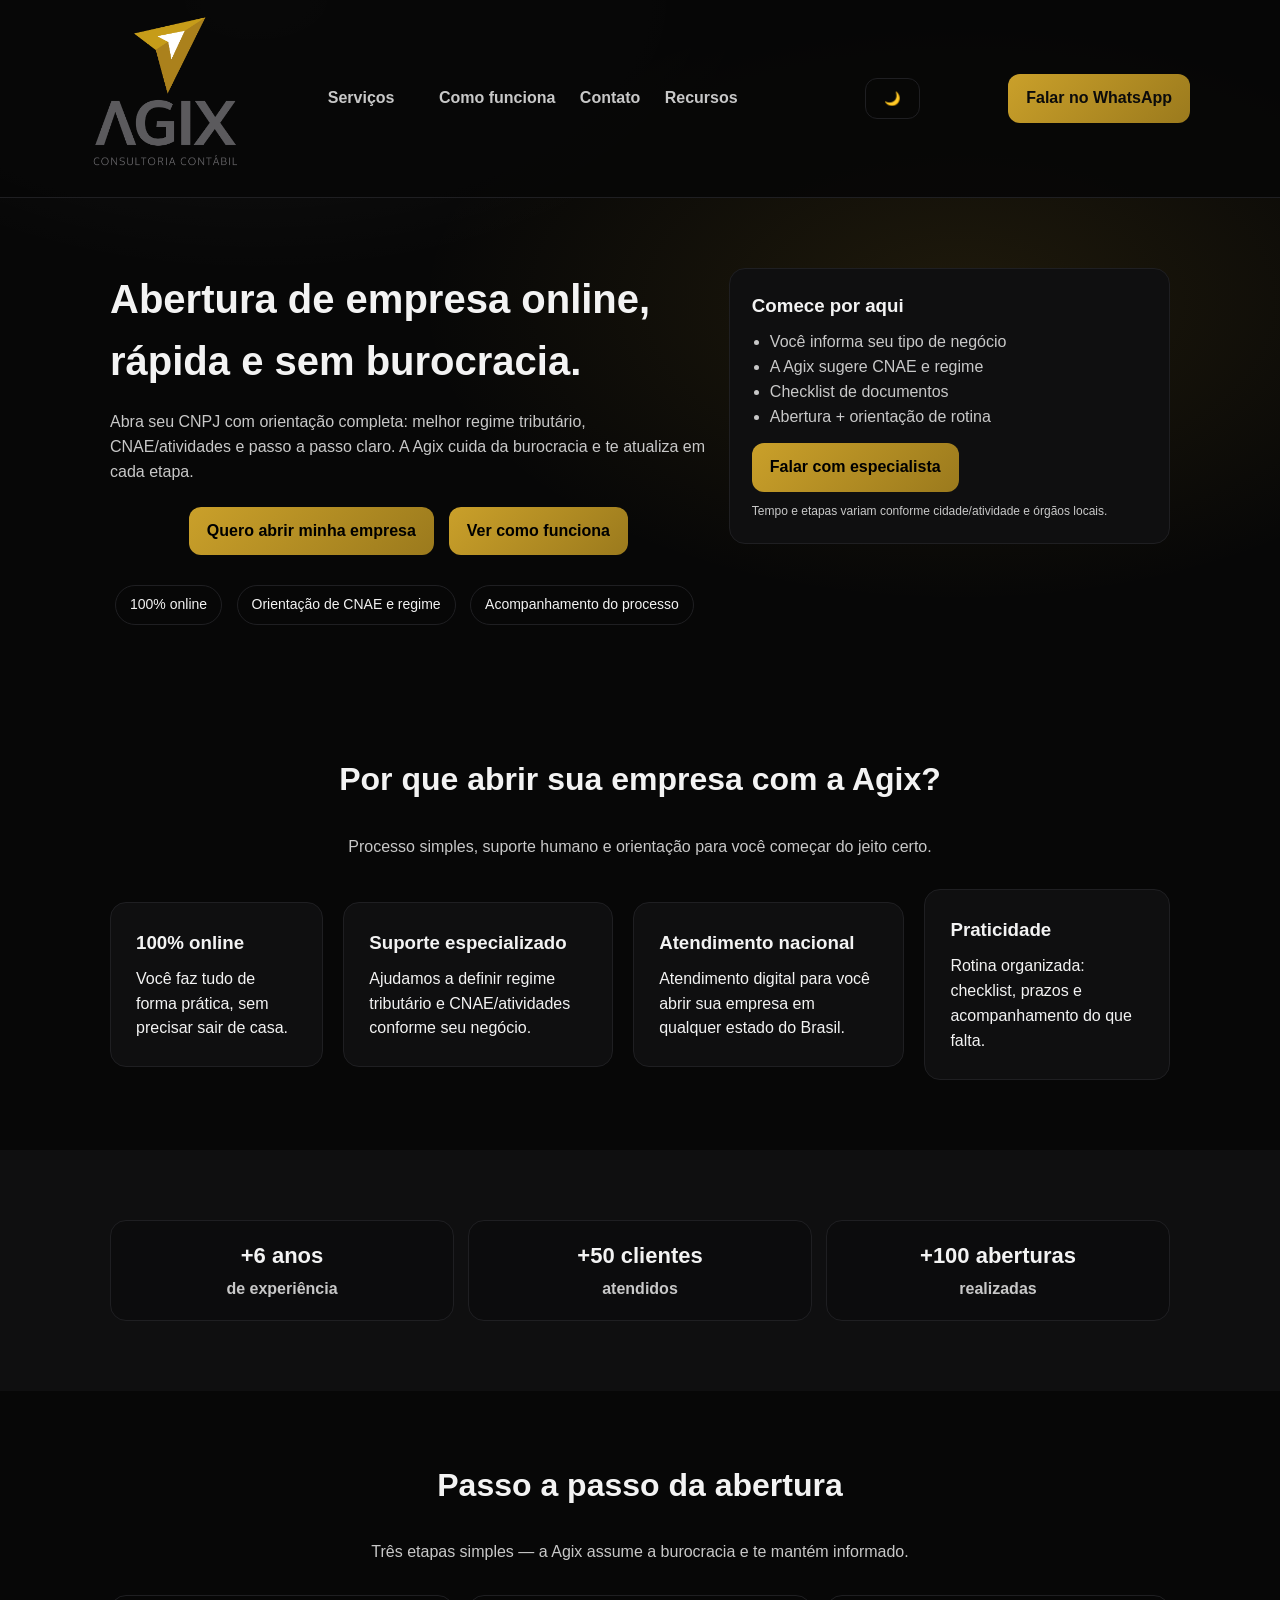
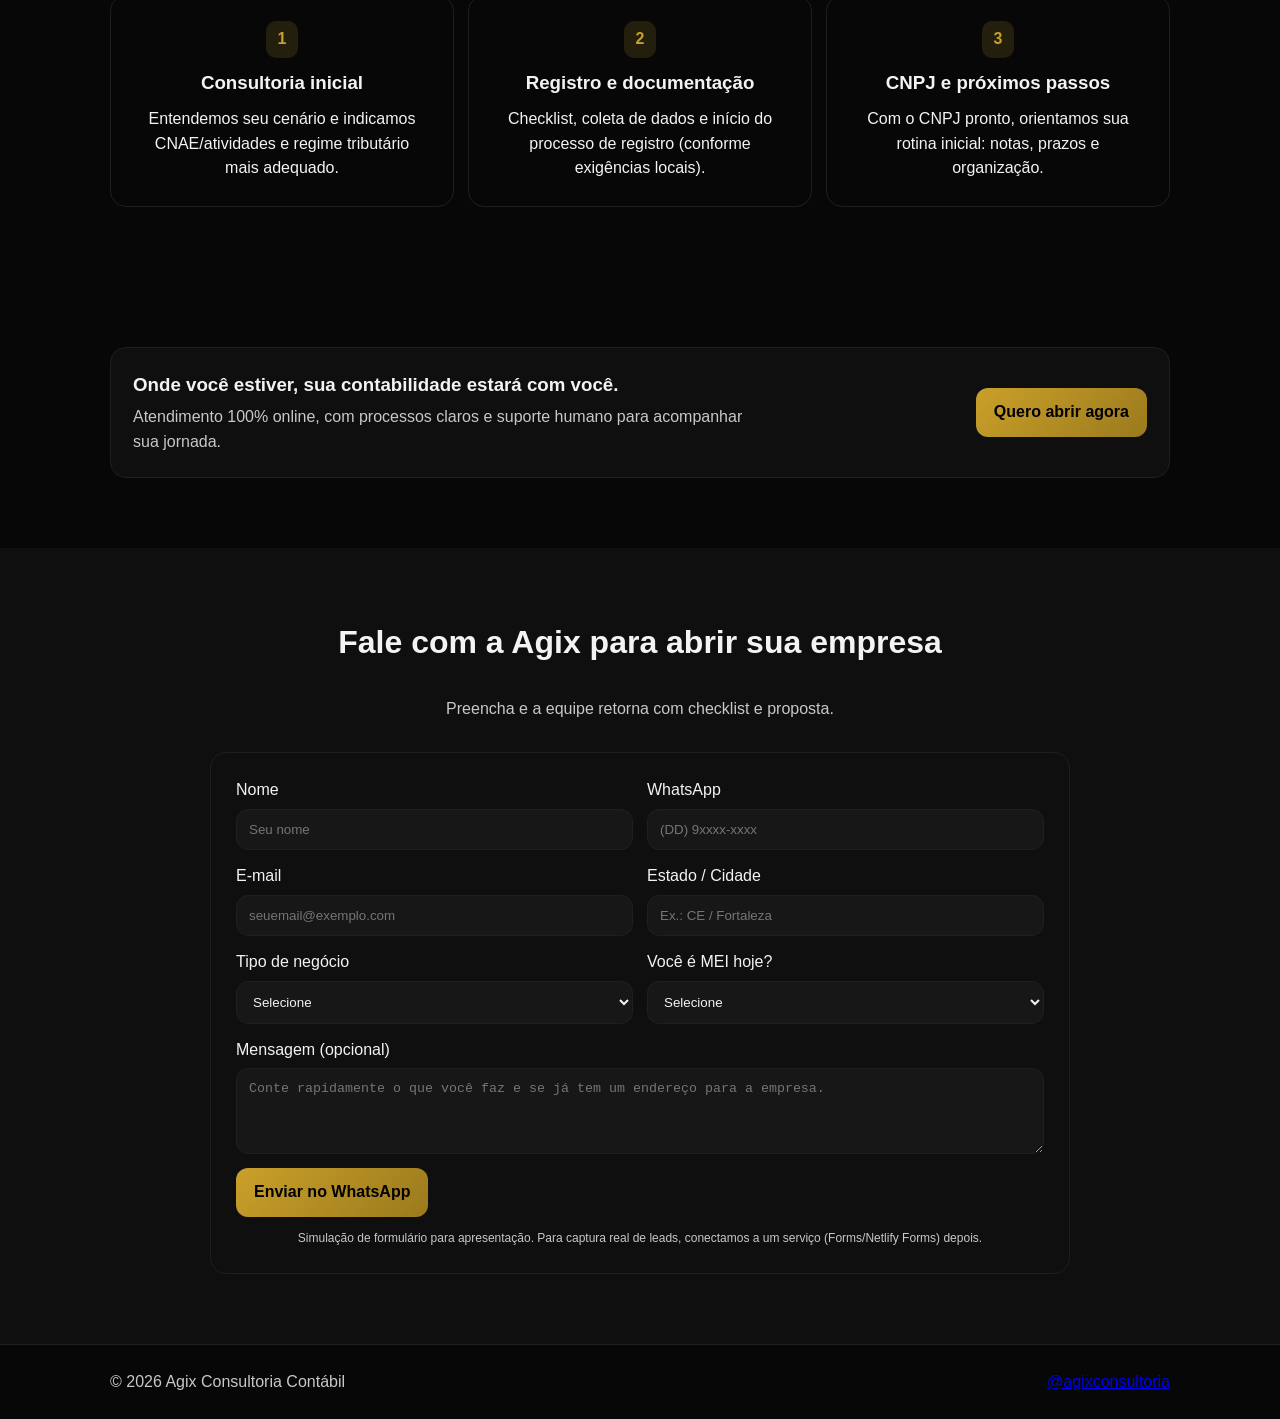
==== abrir-empresa.html @ efadfe0a "commit 2" ====
<!DOCTYPE html>
<html lang="pt-br">

<head>
    <meta charset="UTF-8" />
    <meta name="viewport" content="width=device-width, initial-scale=1.0" />
    <title>Abrir Empresa — Agix Consultoria Contábil</title>
    <meta name="description"
        content="Abra sua empresa com a Agix: 100% online, orientação de regime/CNAE e acompanhamento do processo até o CNPJ." />

    <link rel="stylesheet" href="style.css" />
    <link rel="stylesheet" href="abrir-empresa.css" />

    <script>
        // Apply theme immediately to prevent flickering
        const currentTheme = localStorage.getItem('theme') || 'dark';
        if (currentTheme === 'light') {
            document.body.classList.add('light-mode');
        }
    </script>
</head>

<body>
    <header class="header">
        <div class="container header-content">
            <a href="index.html" class="brand">
                <img src="/assets/logo.png" alt="Agix Consultoria Contábil" class="logo">
            </a>
            <nav class="nav">
                <div class="dropdown">
                    <a href="#" class="dropbtn">Serviços</a>
                    <div class="dropdown-content">
                        <a href="abrir-empresa.html">Abrir empresa</a>
                    </div>
                </div>
                <a href="#como-funciona">Como funciona</a>
                <a href="#contato">Contato</a>
                <div class="dropdown">
                    <a href="#" class="dropbtn">Recursos</a>
                    <div class="dropdown-content">
                        <a href="calculator.html">Calculadora CLT x PJ</a>
                    </div>
                </div>
            </nav>

            <button id="theme-toggle" type="button" class="btn theme-toggle-btn" aria-label="Alternar tema">🌙</button>

            <a class="btn btn-primary" href="https://wa.me/55SEUNUMEROAQUI" target="_blank">
                Falar no WhatsApp
            </a>
        </div>
    </header>

    <!-- HERO -->
    <section class="hero hero-abrir">
        <div class="container hero-split">
            <div>
                <h1>Abertura de empresa online, rápida e sem burocracia.</h1>
                <p>
                    Abra seu CNPJ com orientação completa: melhor regime tributário, CNAE/atividades e passo a passo
                    claro.
                    A Agix cuida da burocracia e te atualiza em cada etapa.
                </p>

                <div class="hero-buttons">
                    <a class="btn btn-primary" href="#form-lead">Quero abrir minha empresa</a>
                    <a class="btn btn-secondary" href="#como-funciona">Ver como funciona</a>
                </div>

                <div class="hero-tags">
                    <span>100% online</span>
                    <span>Orientação de CNAE e regime</span>
                    <span>Acompanhamento do processo</span>
                </div>
            </div>

            <aside class="hero-box">
                <h3>Comece por aqui</h3>
                <ul>
                    <li>Você informa seu tipo de negócio</li>
                    <li>A Agix sugere CNAE e regime</li>
                    <li>Checklist de documentos</li>
                    <li>Abertura + orientação de rotina</li>
                </ul>
                <a class="btn btn-primary btn-block"
                    href="https://wa.me/55SEUNUMEROAQUI?text=Oi!%20Quero%20abrir%20minha%20empresa%20com%20a%20Agix."
                    target="_blank" rel="noreferrer">
                    Falar com especialista
                </a>
                <small class="mini-note">Tempo e etapas variam conforme cidade/atividade e órgãos locais.</small>
            </aside>
        </div>
    </section>

    <!-- BENEFÍCIOS -->
    <section class="section">
        <div class="container">
            <h2>Por que abrir sua empresa com a Agix?</h2>
            <p class="section-sub">Processo simples, suporte humano e orientação para você começar do jeito certo.</p>

            <div class="grid">
                <div class="card">
                    <h3>100% online</h3>
                    <p>Você faz tudo de forma prática, sem precisar sair de casa.</p>
                </div>
                <div class="card">
                    <h3>Suporte especializado</h3>
                    <p>Ajudamos a definir regime tributário e CNAE/atividades conforme seu negócio.</p>
                </div>
                <div class="card">
                    <h3>Atendimento nacional</h3>
                    <p>Atendimento digital para você abrir sua empresa em qualquer estado do Brasil.</p>
                </div>
                <div class="card">
                    <h3>Praticidade</h3>
                    <p>Rotina organizada: checklist, prazos e acompanhamento do que falta.</p>
                </div>
            </div>
        </div>
    </section>

    <!-- NÚMEROS (placeholders) -->
    <section class="section section-dark">
        <div class="container">
            <div class="stats">
                <div class="stat">
                    <b>+6 anos</b>
                    <span>de experiência</span>
                </div>
                <div class="stat">
                    <b>+50 clientes</b>
                    <span>atendidos</span>
                </div>
                <div class="stat">
                    <b>+100 aberturas</b>
                    <span>realizadas</span>
                </div>
            </div>
        </div>
    </section>

    <!-- COMO FUNCIONA (1–2–3) -->
    <section id="como-funciona" class="section">
        <div class="container">
            <h2>Passo a passo da abertura</h2>
            <p class="section-sub">Três etapas simples — a Agix assume a burocracia e te mantém informado.</p>

            <div class="steps">
                <div class="step card">
                    <span class="step-num">1</span>
                    <h3>Consultoria inicial</h3>
                    <p>Entendemos seu cenário e indicamos CNAE/atividades e regime tributário mais adequado.</p>
                </div>

                <div class="step card">
                    <span class="step-num">2</span>
                    <h3>Registro e documentação</h3>
                    <p>Checklist, coleta de dados e início do processo de registro (conforme exigências locais).</p>
                </div>

                <div class="step card">
                    <span class="step-num">3</span>
                    <h3>CNPJ e próximos passos</h3>
                    <p>Com o CNPJ pronto, orientamos sua rotina inicial: notas, prazos e organização.</p>
                </div>
            </div>
        </div>
    </section>

    <!-- BANNER “onde você estiver…” -->
    <section class="section">
        <div class="container">
            <div class="banner">
                <div>
                    <h3>Onde você estiver, sua contabilidade estará com você.</h3>
                    <p>Atendimento 100% online, com processos claros e suporte humano para acompanhar sua jornada.</p>
                </div>
                <a class="btn btn-primary" href="#form-lead">Quero abrir agora</a>
            </div>
        </div>
    </section>

    <!-- FORM / LEAD (simples) -->
    <section id="form-lead" class="section section-dark">
        <div class="container">
            <h2>Fale com a Agix para abrir sua empresa</h2>
            <p class="section-sub">Preencha e a equipe retorna com checklist e proposta.</p>

            <form class="lead-form card" onsubmit="return false;">
                <div class="two-col">
                    <div class="field">
                        <label>Nome</label>
                        <input type="text" placeholder="Seu nome" />
                    </div>
                    <div class="field">
                        <label>WhatsApp</label>
                        <input type="text" placeholder="(DD) 9xxxx-xxxx" />
                    </div>
                </div>

                <div class="two-col">
                    <div class="field">
                        <label>E-mail</label>
                        <input type="email" placeholder="seuemail@exemplo.com" />
                    </div>
                    <div class="field">
                        <label>Estado / Cidade</label>
                        <input type="text" placeholder="Ex.: CE / Fortaleza" />
                    </div>
                </div>

                <div class="two-col">
                    <div class="field">
                        <label>Tipo de negócio</label>
                        <select>
                            <option value="">Selecione</option>
                            <option>Prestação de serviço</option>
                            <option>Comércio</option>
                            <option>Comércio e serviço</option>
                            <option>Profissional liberal</option>
                            <option>Outro</option>
                        </select>
                    </div>
                    <div class="field">
                        <label>Você é MEI hoje?</label>
                        <select>
                            <option value="">Selecione</option>
                            <option>Sim</option>
                            <option>Não</option>
                        </select>
                    </div>
                </div>

                <div class="field">
                    <label>Mensagem (opcional)</label>
                    <textarea rows="4"
                        placeholder="Conte rapidamente o que você faz e se já tem um endereço para a empresa."></textarea>
                </div>

                <!-- Para MVP: botão leva pro WhatsApp (sem backend) -->
                <a class="btn btn-primary btn-block"
                    href="https://wa.me/55SEUNUMEROAQUI?text=Oi!%20Quero%20abrir%20minha%20empresa%20com%20a%20Agix.%20Meu%20neg%C3%B3cio%20%C3%A9%20..."
                    target="_blank" rel="noreferrer">
                    Enviar no WhatsApp
                </a>

                <p class="fine-print">
                    Simulação de formulário para apresentação. Para captura real de leads, conectamos a um serviço
                    (Forms/Netlify Forms) depois.
                </p>
            </form>
        </div>
    </section>

    <footer class="footer">
        <div class="container footer-row">
            <p>© <span id="year"></span> Agix Consultoria Contábil</p>
            <a href="https://www.instagram.com/agixconsultoria/" target="_blank" rel="noreferrer">@agixconsultoria</a>
        </div>
    </footer>

    <script>
        document.getElementById("year").textContent = new Date().getFullYear();
    </script>

    <script>
        const themeToggle = document.getElementById('theme-toggle');
        const body = document.body;

        if (themeToggle) {
            // Set initial button text based on current theme
            const currentTheme = localStorage.getItem('theme') || 'dark';
            themeToggle.textContent = currentTheme === 'light' ? '☀️' : '🌙';

            // Toggle theme on button click
            themeToggle.addEventListener('click', () => {
                themeToggle.textContent = 'clicked';
                const isLight = body.classList.contains('light-mode');
                if (isLight) {
                    body.classList.remove('light-mode');
                    themeToggle.textContent = '🌙';
                    localStorage.setItem('theme', 'dark');
                } else {
                    body.classList.add('light-mode');
                    themeToggle.textContent = '☀️';
                    localStorage.setItem('theme', 'light');
                }
            });
        }
    </script>
</body>

</html>
---- style.css ----
:root {
    --bg: #070707;
    --surface: #0f0f10;
    --border: #1f1f22;
    --text: #f3f3f3;
    --muted: #a7a7a7;
    --gold: #caa02a;
    --gold-dark: #9b7a1d;
}

/* Light mode */
body.light-mode {
    --bg: #f8f9fa;
    --surface: #ffffff;
    --border: #e9ecef;
    --text: #212529;
    --muted: #6c757d;
    --gold: #caa02a;
    --gold-dark: #9b7a1d;
}

body.light-mode .header {
    background: rgba(255, 255, 255, 0.9);
}

* {
    margin: 0;
    padding: 0;
    box-sizing: border-box;
}

body {
    font-family: Arial, Helvetica, sans-serif;
    background: var(--bg);
    color: var(--text);
    line-height: 1.6;
}

.offset {
    scroll-margin-top: 130px;
}

.container {
    max-width: 1100px;
    margin: 0 auto;
    padding: 0 20px;
}

/* HEADER */
.header {
    position: sticky;
    top: 0;
    background: rgba(7, 7, 7, 0.9);
    border-bottom: 1px solid var(--border);
}

.header-content {
    display: flex;
    align-items: center;
    justify-content: space-between;
    padding: 15px 0;
}

.logo {
    width: 150px;
}

.nav a {
    margin-right: 20px;
    color: var(--muted);
    text-decoration: none;
    font-weight: 600;
}

.nav a:hover {
    color: var(--text);
}

/* DROPDOWN */
.dropdown {
    position: relative;
    display: inline-block;
    margin-right: 20px;
}

.dropbtn {
    color: var(--muted);
    text-decoration: none;
    font-weight: 600;
    cursor: pointer;
}

.dropbtn:hover {
    color: var(--text);
}

.dropdown-content {
    display: none;
    position: absolute;
    background-color: var(--surface);
    min-width: 250px;
    box-shadow: 0px 8px 16px 0px rgba(0, 0, 0, 0.2);
    z-index: 1;
    border: 1px solid var(--border);
    border-radius: 8px;
    opacity: 0;
    transform: translateY(-10px);
    transition: opacity 0.3s ease, transform 0.3s ease;
}

.dropdown-content a {
    color: var(--text);
    padding: 14px 18px;
    text-decoration: none;
    display: block;
    font-weight: 500;
    font-size: 14px;
}

.dropdown-content a:hover {
    background-color: var(--bg);
}

.dropdown:hover .dropdown-content {
    display: block;
    opacity: 1;
    transform: translateY(0);
}

/* BOTÕES */
.btn {
    padding: 12px 18px;
    border-radius: 12px;
    text-decoration: none;
    font-weight: bold;
    display: inline-block;
}

.btn-primary {
    background: linear-gradient(135deg, var(--gold), var(--gold-dark));
    color: #000;
}

.btn-primary:hover {
    opacity: 0.9;
    transition: background 0.3s ease, opacity 0.3s ease, transform 0.3s ease;
    transform: scale(1.05);
}

.btn-secondary {
    background: linear-gradient(135deg, var(--gold), var(--gold-dark));
    color: #000;
}

.btn-secondary:hover {
    opacity: 0.9;
    transition: background 0.3s ease, opacity 0.3s ease, transform 0.3s ease;
    transform: scale(1.05);
}

.theme-toggle-btn {
    border: 1px solid var(--border);
    background: rgba(255, 255, 255, .03);
    color: var(--text);
    transition: all 0.3s ease;
    cursor: pointer;
    position: relative;
    z-index: 11;
}

.theme-toggle-btn:hover {
    background: rgba(255, 255, 255, .05);
    transform: translateY(-2px);
    box-shadow: 0 4px 12px rgba(202, 160, 42, 0.2);
}

/* HERO */
.hero {
    padding: 80px 0 60px;
    text-align: center;
}

.hero h1 {
    font-size: 42px;
    margin-bottom: 20px;
}

.hero p {
    max-width: 700px;
    margin: 0 auto 30px;
}

.hero-buttons {
    display: flex;
    justify-content: center;
    gap: 15px;
    margin-bottom: 25px;
}

.hero-tags span {
    display: inline-block;
    border: 1px solid var(--border);
    padding: 8px 14px;
    border-radius: 999px;
    margin: 5px;
}

/* SEÇÕES */
.section {
    padding: 70px 0;
}

.section-dark {
    background: var(--surface);
}

.section h2 {
    text-align: center;
    font-size: 32px;
    margin-bottom: 40px;
}

/* GRID */
.grid {
    display: grid;
    grid-template-columns: repeat(auto-fit, minmax(260px, 1fr));
    gap: 20px;
}

.card {
    background: var(--surface);
    border: 1px solid var(--border);
    border-radius: 16px;
    padding: 25px;
}

.card h3 {
    margin-bottom: 10px;
}

/* COMO FUNCIONA */
.steps {
    display: flex;
    justify-content: space-between;
    gap: 20px;
}

.step {
    flex: 1;
    background: var(--bg);
    border: 1px solid var(--border);
    border-radius: 16px;
    padding: 25px;
}

.step span {
    display: inline-block;
    background: rgba(202, 160, 42, 0.15);
    color: var(--gold);
    border-radius: 10px;
    padding: 6px 12px;
    margin-bottom: 10px;
    font-weight: bold;
}

/* CONTATO */
.contact-info {
    display: grid;
    grid-template-columns: repeat(auto-fit, minmax(260px, 1fr));
    gap: 20px;
}

.contact-item {
    background: var(--surface);
    border: 1px solid var(--border);
    border-radius: 16px;
    padding: 25px;
    text-align: center;
}

.contact-item h3 {
    margin-bottom: 10px;
    color: var(--gold);
}

.contact-item p {
    margin-bottom: 15px;
}

/* CONTATO */
.contact {
    text-align: center;
}

.contact p {
    color: var(--muted);
    margin-bottom: 25px;
}

/* FOOTER */
.footer {
    border-top: 1px solid var(--border);
    padding: 25px 0;
    text-align: center;
    color: var(--muted);
}

/* RESPONSIVO */
@media (max-width: 900px) {
    .header-content {
        flex-direction: column;
        gap: 15px;
    }

    .steps {
        flex-direction: column;
    }

    .hero h1 {
        font-size: 32px;
    }
}
---- abrir-empresa.css ----
/* Complementa o style.css sem quebrar a home */
:root {
    --bg: #070707;
    --surface: #0f0f10;
    --stroke: #1f1f22;
    --text: #f3f3f3;
    --muted: #c8c8c8;
    --gold: #caa02a;
    --gold-dark: #9b7a1d;
    --radius: 18px;
    --shadow: 0 16px 40px rgba(0, 0, 0, .55);
    --max: 1100px;
}

/* Light mode */
body.light-mode {
    --bg: #f8f9fa;
    --surface: #ffffff;
    --stroke: #e9ecef;
    --text: #212529;
    --muted: #6c757d;
    --gold: #caa02a;
    --gold-dark: #9b7a1d;
    --shadow: 0 16px 40px rgba(0, 0, 0, .1);
}

body.light-mode {
    background:
        radial-gradient(900px 500px at 75% 10%, rgba(202, 160, 42, .08), transparent 60%),
        radial-gradient(900px 500px at 20% 0%, rgba(0, 0, 0, .02), transparent 55%),
        var(--bg);
}

body.light-mode .header {
    background: rgba(255, 255, 255, 0.9);
}

body.light-mode input {
    background: rgba(0, 0, 0, .02);
}

* {
    box-sizing: border-box
}

body {
    margin: 0;
    font-family: Arial, Helvetica, sans-serif;
    color: var(--text);
    background:
        radial-gradient(900px 500px at 75% 10%, rgba(202, 160, 42, .12), transparent 60%),
        radial-gradient(900px 500px at 20% 0%, rgba(255, 255, 255, .06), transparent 55%),
        var(--bg);
    line-height: 1.55;
}

.header {
    position: sticky;
    top: 0;
    background: rgba(7, 7, 7, 0.9);
    border-bottom: 1px solid var(--stroke);
}

.header-content {
    display: flex;
    align-items: center;
    justify-content: space-between;
    padding: 14px 0;
    gap: 14px;
}

.header .btn {
    padding: 12px 18px;
    border-radius: 12px;
    text-decoration: none;
    font-weight: bold;
    display: inline-block;
    border: 0;
    background: transparent;
    border: 1px solid var(--stroke);
}

.header .btn-primary {
    border: 0;
    color: #0b0b0b;
    background: linear-gradient(135deg, var(--gold), var(--gold-dark));
}

.header .btn-primary:hover {
    opacity: 0.9;
    transition: background 0.3s ease, opacity 0.3s ease, transform 0.3s ease;
    transform: scale(1.05);
}

.theme-toggle-btn {
    border: 1px solid var(--border);
    background: rgba(255, 255, 255, .03);
    position: relative;
    z-index: 11;
}

.hero-abrir {
    padding: 70px 0 55px;
    text-align: left;
}

.hero-split {
    display: grid;
    grid-template-columns: 1.15fr 0.85fr;
    gap: 22px;
    align-items: start;
}

.hero-abrir h1 {
    font-size: 40px;
    margin-bottom: 18px;
}

.hero-abrir p {
    color: var(--muted);
    max-width: 70ch;
    margin-bottom: 22px;
}

.hero-box {
    background: var(--surface);
    border: 1px solid var(--border);
    border-radius: 16px;
    padding: 22px;
}

.hero-box h3 {
    margin: 0 0 10px;
}

.hero-box ul {
    margin: 0 0 14px;
    padding-left: 18px;
    color: var(--muted);
}

.hero-tags span {
    display: inline-block;
    border: 1px solid var(--border);
    padding: 8px 14px;
    border-radius: 999px;
    margin: 5px;
    font-size: 14px;
}

.grid {
    display: flex;
    align-items: center;
    justify-content: center;
}

.mini-note {
    display: block;
    margin-top: 10px;
    color: var(--muted);
    font-size: 12px;
}

.section-sub {
    text-align: center;
    color: var(--muted);
    margin: -10px auto 30px;
    max-width: 75ch;
}

.stats {
    display: grid;
    grid-template-columns: repeat(3, 1fr);
    gap: 14px;
    text-align: center;
}

.stat {
    background: rgba(0, 0, 0, .22);
    border: 1px solid var(--border);
    border-radius: 16px;
    padding: 18px;
}

.stat b {
    display: block;
    font-size: 22px;
    margin-bottom: 4px;
}

.stat span {
    color: var(--muted);
    font-weight: 600;
}

.stats-note {
    text-align: center;
    color: var(--muted);
    margin-top: 14px;
    font-size: 12px;
}

.steps {
    display: grid;
    grid-template-columns: repeat(3, 1fr);
    gap: 14px;
    text-align: center;
}

.step-num {
    display: inline-block;
    background: rgba(202, 160, 42, 0.15);
    color: var(--gold);
    border-radius: 10px;
    padding: 6px 12px;
    margin-bottom: 10px;
    font-weight: bold;
}

.banner {
    display: flex;
    align-items: center;
    justify-content: space-between;
    gap: 16px;
    background: var(--surface);
    border: 1px solid var(--border);
    border-radius: 16px;
    padding: 22px;
}

.banner h3 {
    margin: 0 0 6px;
}

.banner p {
    margin: 0;
    color: var(--muted);
    max-width: 70ch;
    display: flex;
    align-items: center;
    justify-content: space-between;
}

.lead-form {
    max-width: 860px;
    margin: 0 auto;
}

.field {
    display: flex;
    flex-direction: column;
    gap: 6px;
    margin-bottom: 14px;
}

.field option {
    background: var(--surface);
    color: var(--text);
}

.field input,
.field select,
.field textarea {
    background: rgba(255, 255, 255, .03);
    color: var(--text);
    border: 1px solid var(--border);
    border-radius: 12px;
    padding: 12px;
    outline: none;
}

.field input:focus,
.field select:focus,
.field textarea:focus {
    border-color: rgba(202, 160, 42, .45);
}

.two-col {
    display: grid;
    grid-template-columns: 1fr 1fr;
    gap: 14px;
}

.fine-print {
    color: var(--muted);
    font-size: 12px;
    margin-top: 12px;
    text-align: center;
}

.footer-row {
    display: flex;
    justify-content: space-between;
    align-items: center;
    gap: 12px;
    flex-wrap: wrap;
}

.dropbtn {
    color: var(--muted);
    text-decoration: none;
    font-weight: 600;
    cursor: pointer;
}

.dropbtn:hover {
    color: var(--text);
}

.dropdown-content {
    display: none;
    position: absolute;
    background-color: var(--surface);
    min-width: 250px;
    box-shadow: 0px 8px 16px 0px rgba(0, 0, 0, 0.2);
    z-index: 1;
    border: 1px solid var(--stroke);
    border-radius: 8px;
    opacity: 0;
    transform: translateY(-10px);
    transition: opacity 0.3s ease, transform 0.3s ease;
}

.dropdown-content a {
    color: var(--text);
    padding: 14px 18px;
    text-decoration: none;
    display: block;
    font-weight: 500;
    font-size: 14px;
}

.dropdown-content a:hover {
    background-color: var(--bg);
}

.dropdown:hover .dropdown-content {
    display: block;
    opacity: 1;
    transform: translateY(0);
}

.dropdown {
    position: relative;
    display: inline-block;
    margin-right: 20px;
}

/* Responsivo */
@media (max-width: 980px) {
    .header-content {
        flex-direction: column;
        gap: 15px;
    }

    .hero-split {
        grid-template-columns: 1fr;
    }

    .hero-abrir h1 {
        font-size: 32px;
    }

    .steps {
        grid-template-columns: 1fr;
    }

    .stats {
        grid-template-columns: 1fr;
    }

    .two-col {
        grid-template-columns: 1fr;
    }

    .banner {
        flex-direction: column;
        align-items: flex-start;
    }
}
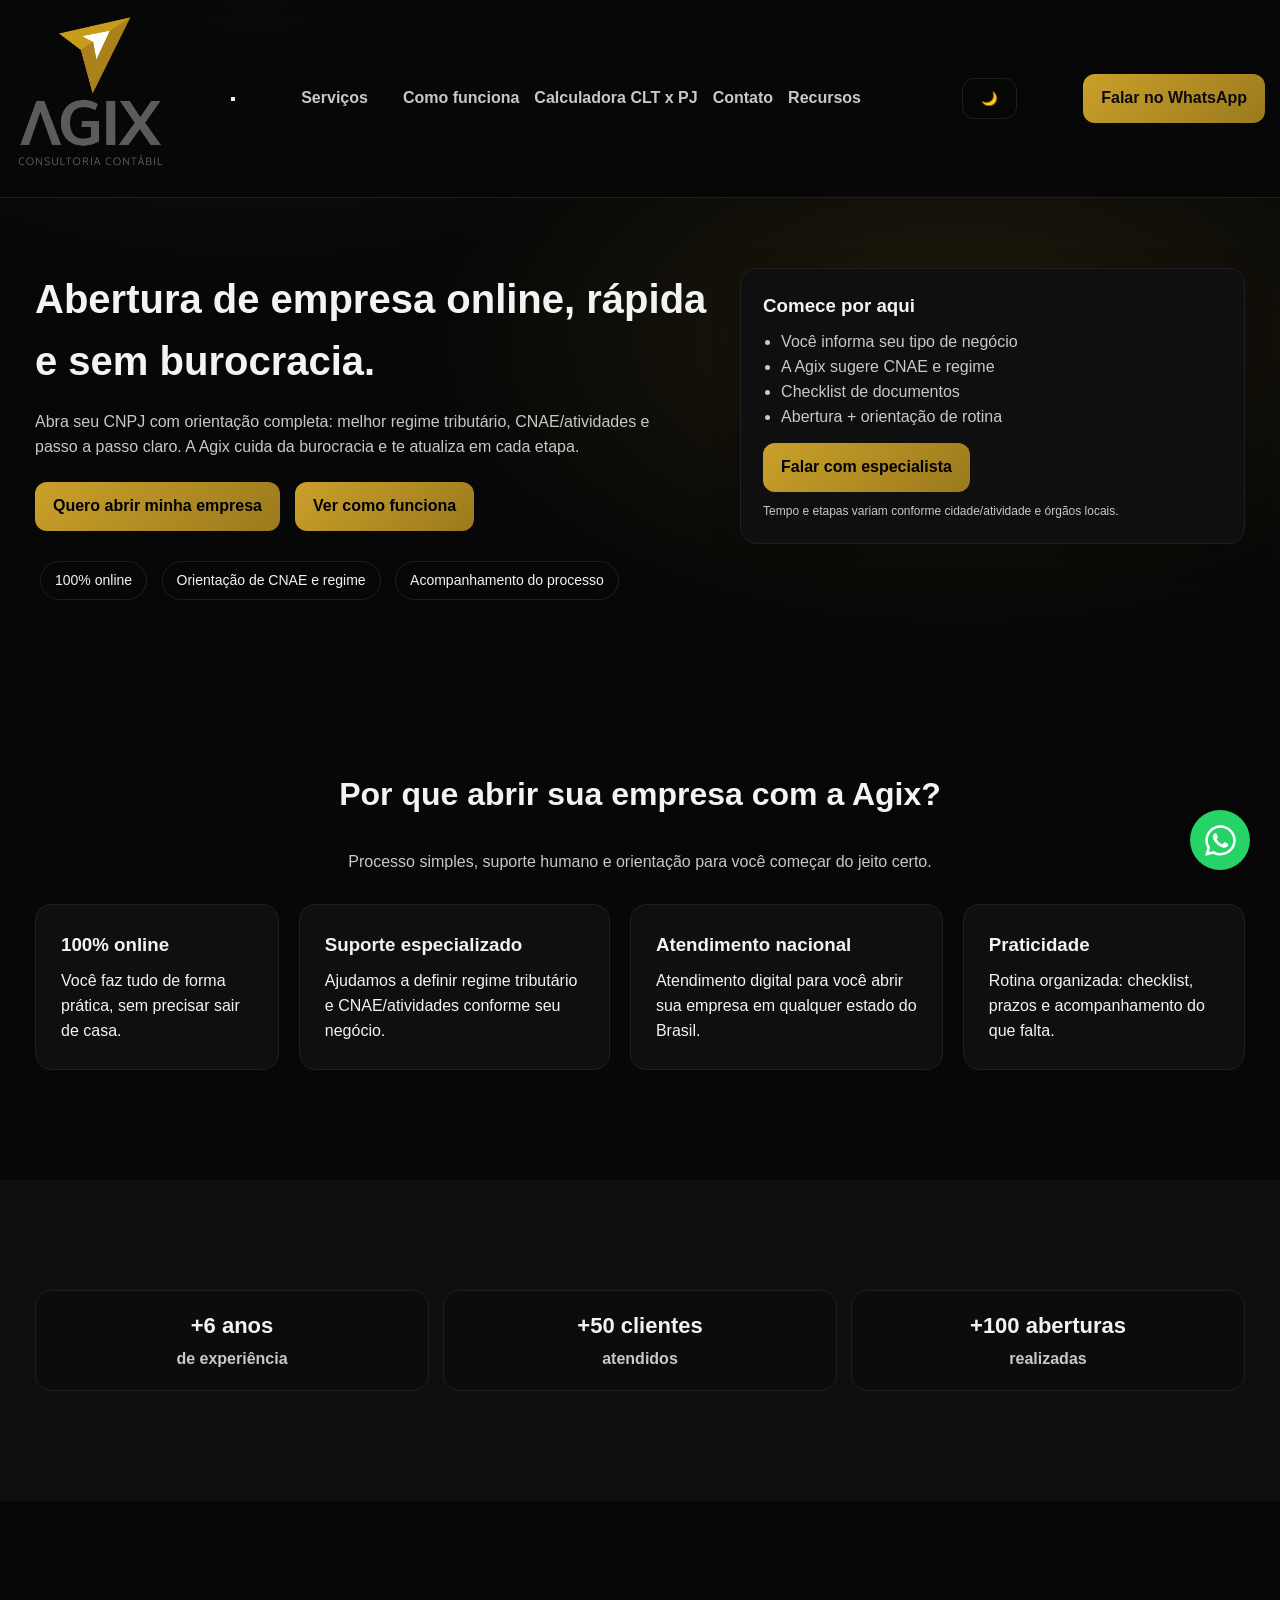
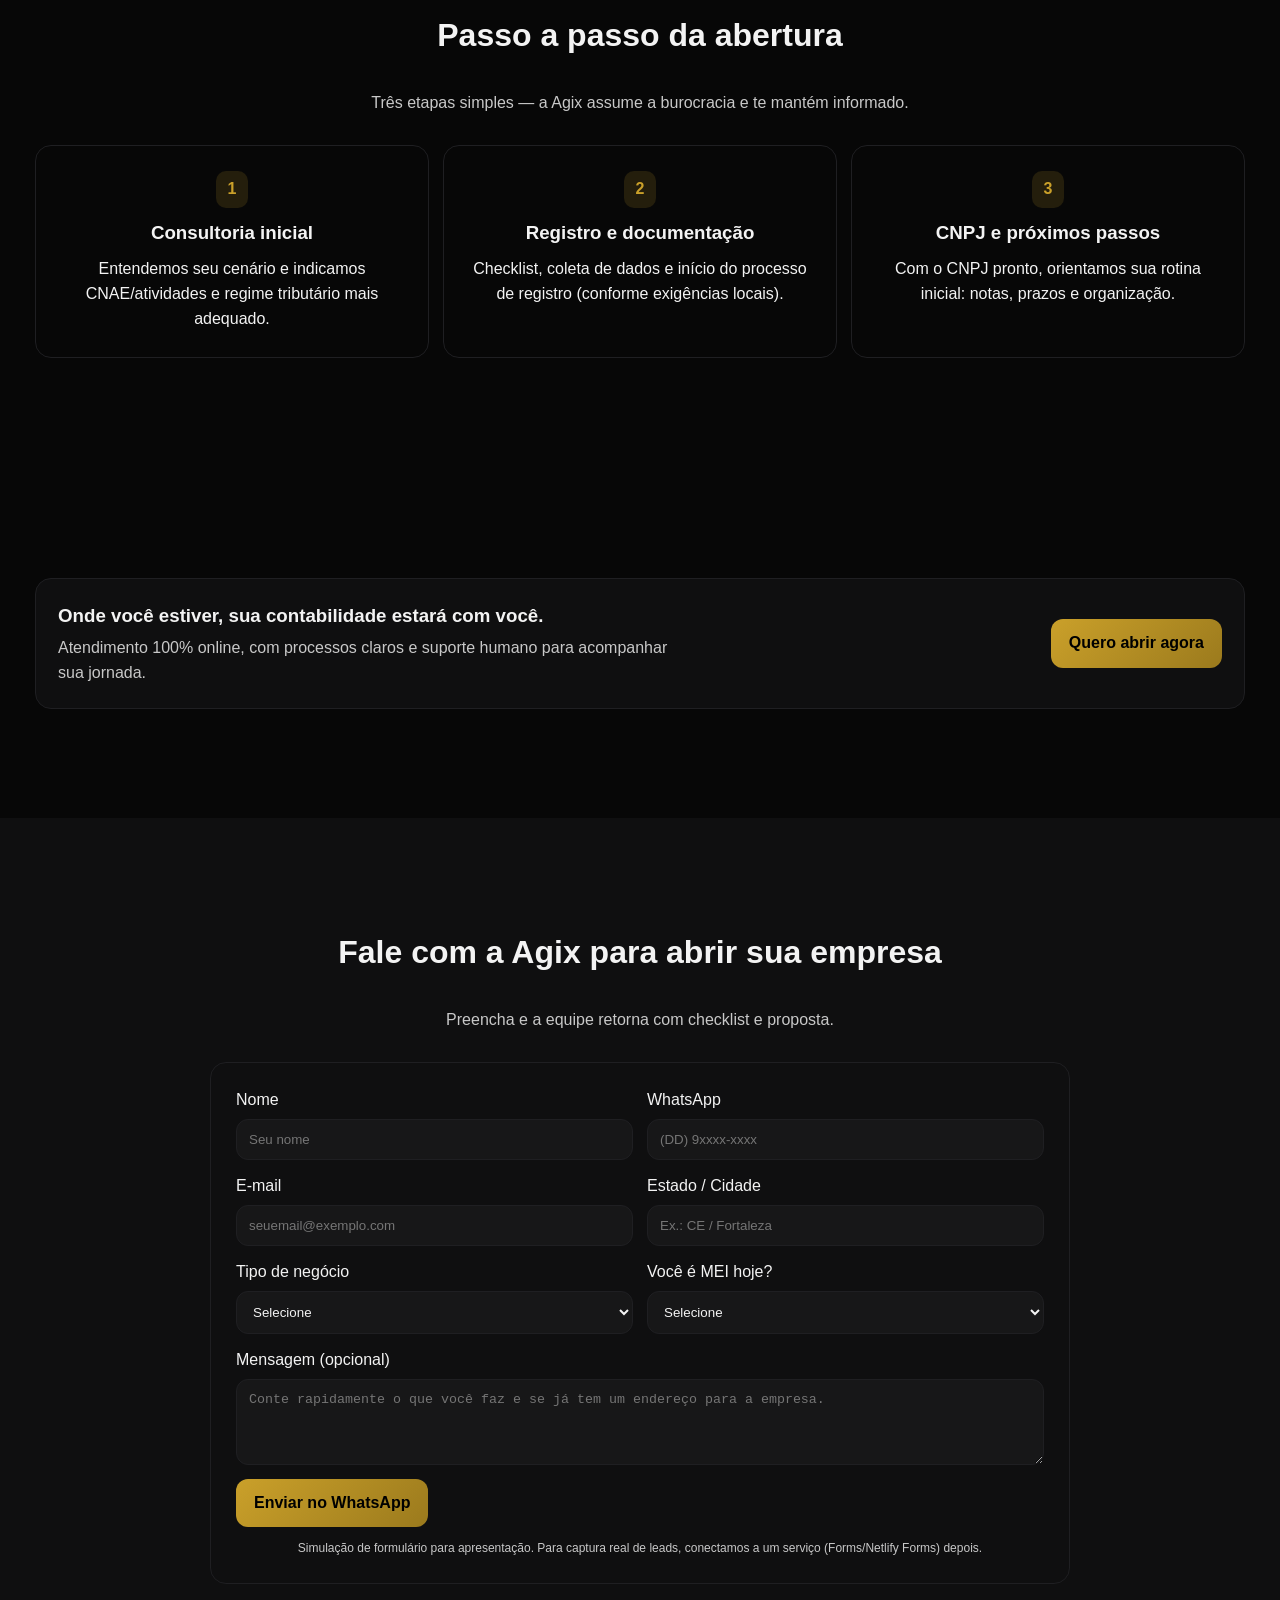
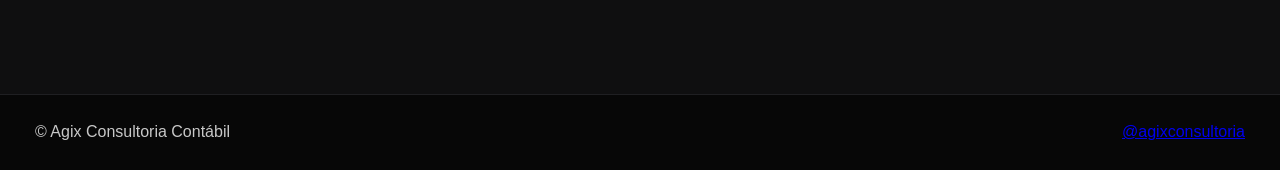
==== commit cf15bef2: "mvp finished" ====
--- a/abrir-empresa.html
+++ b/abrir-empresa.html
@@ -4,9 +4,9 @@
 <head>
     <meta charset="UTF-8" />
     <meta name="viewport" content="width=device-width, initial-scale=1.0" />
-    <title>Abrir Empresa — Agix Consultoria Contábil</title>
+    <title>Agix Consultoria Contábil</title>
     <meta name="description"
-        content="Abra sua empresa com a Agix: 100% online, orientação de regime/CNAE e acompanhamento do processo até o CNPJ." />
+        content="Abra sua empresa com a Agix Consultoria Contábil em Fortaleza: 100% online, orientação de regime MEI/Simples Nacional e atendimento pelo WhatsApp." />
 
     <link rel="stylesheet" href="style.css" />
     <link rel="stylesheet" href="abrir-empresa.css" />
@@ -15,7 +15,7 @@
         // Apply theme immediately to prevent flickering
         const currentTheme = localStorage.getItem('theme') || 'dark';
         if (currentTheme === 'light') {
-            document.body.classList.add('light-mode');
+            document.documentElement.classList.add('light-mode');
         }
     </script>
 </head>
@@ -33,8 +33,9 @@
                         <a href="abrir-empresa.html">Abrir empresa</a>
                     </div>
                 </div>
-                <a href="#como-funciona">Como funciona</a>
-                <a href="#contato">Contato</a>
+                <a href="index.html#como-funciona">Como funciona</a>
+                <a href="calculator.html">Calculadora CLT x PJ</a>
+                <a href="index.html#proposta">Contato</a>
                 <div class="dropdown">
                     <a href="#" class="dropbtn">Recursos</a>
                     <div class="dropdown-content">
@@ -45,7 +46,7 @@
 
             <button id="theme-toggle" type="button" class="btn theme-toggle-btn" aria-label="Alternar tema">🌙</button>
 
-            <a class="btn btn-primary" href="https://wa.me/55SEUNUMEROAQUI" target="_blank">
+            <a class="btn btn-primary" href="https://wa.me/5585981055441?text=Ol%C3%A1%21%20Vim%20pelo%20site%20e%20quero%20organizar%20a%20contabilidade%20da%20minha%20empresa.%20Pode%20me%20explicar%20como%20funciona%20o%20atendimento%3F" target="_blank">
                 Falar no WhatsApp
             </a>
         </div>
@@ -83,7 +84,7 @@
                     <li>Abertura + orientação de rotina</li>
                 </ul>
                 <a class="btn btn-primary btn-block"
-                    href="https://wa.me/55SEUNUMEROAQUI?text=Oi!%20Quero%20abrir%20minha%20empresa%20com%20a%20Agix."
+                    href="https://wa.me/5585981055441?text=Ol%C3%A1%21%20Vim%20pelo%20site%20e%20quero%20organizar%20a%20contabilidade%20da%20minha%20empresa.%20Pode%20me%20explicar%20como%20funciona%20o%20atendimento%3F"
                     target="_blank" rel="noreferrer">
                     Falar com especialista
                 </a>
@@ -94,7 +95,7 @@
 
     <!-- BENEFÍCIOS -->
     <section class="section">
-        <div class="container">
+        <div class="container reveal">
             <h2>Por que abrir sua empresa com a Agix?</h2>
             <p class="section-sub">Processo simples, suporte humano e orientação para você começar do jeito certo.</p>
 
@@ -141,7 +142,7 @@
 
     <!-- COMO FUNCIONA (1–2–3) -->
     <section id="como-funciona" class="section">
-        <div class="container">
+        <div class="container reveal">
             <h2>Passo a passo da abertura</h2>
             <p class="section-sub">Três etapas simples — a Agix assume a burocracia e te mantém informado.</p>
 
@@ -169,7 +170,7 @@
 
     <!-- BANNER “onde você estiver…” -->
     <section class="section">
-        <div class="container">
+        <div class="container reveal">
             <div class="banner">
                 <div>
                     <h3>Onde você estiver, sua contabilidade estará com você.</h3>
@@ -182,7 +183,7 @@
 
     <!-- FORM / LEAD (simples) -->
     <section id="form-lead" class="section section-dark">
-        <div class="container">
+        <div class="container reveal">
             <h2>Fale com a Agix para abrir sua empresa</h2>
             <p class="section-sub">Preencha e a equipe retorna com checklist e proposta.</p>
 
@@ -239,7 +240,7 @@
 
                 <!-- Para MVP: botão leva pro WhatsApp (sem backend) -->
                 <a class="btn btn-primary btn-block"
-                    href="https://wa.me/55SEUNUMEROAQUI?text=Oi!%20Quero%20abrir%20minha%20empresa%20com%20a%20Agix.%20Meu%20neg%C3%B3cio%20%C3%A9%20..."
+                    href="https://wa.me/5585981055441?text=Ol%C3%A1%21%20Vim%20pelo%20site%20e%20quero%20organizar%20a%20contabilidade%20da%20minha%20empresa.%20Pode%20me%20explicar%20como%20funciona%20o%20atendimento%3F"
                     target="_blank" rel="noreferrer">
                     Enviar no WhatsApp
                 </a>
@@ -259,35 +260,14 @@
         </div>
     </footer>
 
-    <script>
-        document.getElementById("year").textContent = new Date().getFullYear();
-    </script>
-
-    <script>
-        const themeToggle = document.getElementById('theme-toggle');
-        const body = document.body;
-
-        if (themeToggle) {
-            // Set initial button text based on current theme
-            const currentTheme = localStorage.getItem('theme') || 'dark';
-            themeToggle.textContent = currentTheme === 'light' ? '☀️' : '🌙';
-
-            // Toggle theme on button click
-            themeToggle.addEventListener('click', () => {
-                themeToggle.textContent = 'clicked';
-                const isLight = body.classList.contains('light-mode');
-                if (isLight) {
-                    body.classList.remove('light-mode');
-                    themeToggle.textContent = '🌙';
-                    localStorage.setItem('theme', 'dark');
-                } else {
-                    body.classList.add('light-mode');
-                    themeToggle.textContent = '☀️';
-                    localStorage.setItem('theme', 'light');
-                }
-            });
-        }
-    </script>
+    <!-- Botão Flutuante WhatsApp -->
+    <a href="https://wa.me/5585981055441?text=Ol%C3%A1%21%20Vim%20pelo%20site%20e%20quero%20organizar%20a%20contabilidade%20da%20minha%20empresa.%20Pode%20me%20explicar%20como%20funciona%20o%20atendimento%3F" class="floating-wa" target="_blank" aria-label="Falar com a Agix no WhatsApp">
+        <svg xmlns="http://www.w3.org/2000/svg" viewBox="0 0 448 512"><!--!Font Awesome Free 6.4.0 by @fontawesome - https://fontawesome.com License - https://fontawesome.com/license/free (Icons: CC BY 4.0, Fonts: SIL OFL 1.1, Code: MIT License) Copyright 2023 Fonticons, Inc.--><path d="M380.9 97.1C339 55.1 283.2 32 223.9 32c-122.4 0-222 99.6-222 222 0 39.1 10.2 77.3 29.6 111L0 480l117.7-30.9c32.4 17.7 68.9 27 106.1 27h.1c122.3 0 224.1-99.6 224.1-222 0-59.3-25.2-115-67.1-157zm-157 341.6c-33.2 0-65.7-8.9-94-25.7l-6.7-4-69.8 18.3L72 359.2l-4.4-7c-18.5-29.4-28.2-63.3-28.2-98.2 0-101.7 82.8-184.5 184.6-184.5 49.3 0 95.6 19.2 130.4 54.1 34.8 34.9 56.2 81.2 56.1 130.5 0 101.8-84.9 184.6-186.6 184.6zm101.2-138.2c-5.5-2.8-32.8-16.2-37.9-18-5.1-1.9-8.8-2.8-12.5 2.8-3.7 5.6-14.3 18-17.6 21.8-3.2 3.7-6.5 4.2-12 1.4-32.6-16.3-54-29.1-75.5-66-5.7-9.8 5.7-9.1 16.3-30.3 1.8-3.7.9-6.9-.5-9.7-1.4-2.8-12.5-30.1-17.1-41.2-4.5-10.8-9.1-9.3-12.5-9.5-3.2-.2-6.9-.2-10.6-.2-3.7 0-9.7 1.4-14.8 6.9-5.1 5.6-19.4 19-19.4 46.3 0 27.3 19.9 53.7 22.6 57.4 2.8 3.7 39.1 59.7 94.8 83.8 35.2 15.2 49 16.5 66.6 13.9 10.7-1.6 32.8-13.4 37.4-26.4 4.6-13 4.6-24.1 3.2-26.4-1.3-2.5-5-3.9-10.5-6.6z" fill="currentColor"/></svg>
+    </a>
+
+    <script src="theme.js"></script>
+    <script src="js/main.js"></script>
+
 </body>
 
 </html>
--- a/style.css
+++ b/style.css
@@ -8,8 +8,12 @@
     --gold-dark: #9b7a1d;
 }
 
+html {
+    scroll-behavior: smooth;
+}
+
 /* Light mode */
-body.light-mode {
+html.light-mode {
     --bg: #f8f9fa;
     --surface: #ffffff;
     --border: #e9ecef;
@@ -19,7 +23,7 @@
     --gold-dark: #9b7a1d;
 }
 
-body.light-mode .header {
+html.light-mode .header {
     background: rgba(255, 255, 255, 0.9);
 }
 
@@ -34,6 +38,7 @@
     background: var(--bg);
     color: var(--text);
     line-height: 1.6;
+    transition: background-color 0.3s ease, color 0.3s ease;
 }
 
 .offset {
@@ -41,7 +46,7 @@
 }
 
 .container {
-    max-width: 1100px;
+    max-width: 1250px;
     margin: 0 auto;
     padding: 0 20px;
 }
@@ -52,6 +57,9 @@
     top: 0;
     background: rgba(7, 7, 7, 0.9);
     border-bottom: 1px solid var(--border);
+    z-index: 1000;
+    backdrop-filter: blur(8px);
+    transition: background-color 0.3s ease, border-color 0.3s ease;
 }
 
 .header-content {
@@ -59,14 +67,20 @@
     align-items: center;
     justify-content: space-between;
     padding: 15px 0;
+    gap: 15px;
 }
 
 .logo {
     width: 150px;
 }
 
+.nav {
+    display: flex;
+    align-items: center;
+}
+
 .nav a {
-    margin-right: 20px;
+    margin-right: 15px;
     color: var(--muted);
     text-decoration: none;
     font-weight: 600;
@@ -80,7 +94,7 @@
 .dropdown {
     position: relative;
     display: inline-block;
-    margin-right: 20px;
+    margin-right: 15px;
 }
 
 .dropbtn {
@@ -95,7 +109,7 @@
 }
 
 .dropdown-content {
-    display: none;
+    visibility: hidden;
     position: absolute;
     background-color: var(--surface);
     min-width: 250px;
@@ -105,7 +119,7 @@
     border-radius: 8px;
     opacity: 0;
     transform: translateY(-10px);
-    transition: opacity 0.3s ease, transform 0.3s ease;
+    transition: opacity 0.3s ease, transform 0.3s ease, visibility 0.3s;
 }
 
 .dropdown-content a {
@@ -122,7 +136,7 @@
 }
 
 .dropdown:hover .dropdown-content {
-    display: block;
+    visibility: visible;
     opacity: 1;
     transform: translateY(0);
 }
@@ -131,6 +145,7 @@
 .btn {
     padding: 12px 18px;
     border-radius: 12px;
+    text-align: center;
     text-decoration: none;
     font-weight: bold;
     display: inline-block;
@@ -143,8 +158,9 @@
 
 .btn-primary:hover {
     opacity: 0.9;
-    transition: background 0.3s ease, opacity 0.3s ease, transform 0.3s ease;
-    transform: scale(1.05);
+    transition: background 0.3s ease, opacity 0.3s ease, transform 0.3s ease, box-shadow 0.3s ease;
+    transform: scale(1.03);
+    box-shadow: 0 4px 15px rgba(202, 160, 42, 0.3);
 }
 
 .btn-secondary {
@@ -154,8 +170,9 @@
 
 .btn-secondary:hover {
     opacity: 0.9;
-    transition: background 0.3s ease, opacity 0.3s ease, transform 0.3s ease;
-    transform: scale(1.05);
+    transition: background 0.3s ease, opacity 0.3s ease, transform 0.3s ease, box-shadow 0.3s ease;
+    transform: scale(1.03);
+    box-shadow: 0 4px 15px rgba(202, 160, 42, 0.3);
 }
 
 .theme-toggle-btn {
@@ -180,6 +197,32 @@
     text-align: center;
 }
 
+.hero-home {
+    text-align: left;
+    padding: 100px 0 80px;
+}
+
+.hero-split {
+    display: grid;
+    grid-template-columns: 1fr 1fr;
+    gap: 50px;
+    align-items: center;
+}
+
+@media (max-width: 900px) {
+    .hero-split {
+        grid-template-columns: 1fr;
+    }
+}
+
+.hero-box {
+    background: var(--surface);
+    border: 1px solid var(--border);
+    border-radius: 16px;
+    padding: 30px;
+    box-shadow: 0 10px 30px rgba(0, 0, 0, 0.2);
+}
+
 .hero h1 {
     font-size: 42px;
     margin-bottom: 20px;
@@ -187,12 +230,13 @@
 
 .hero p {
     max-width: 700px;
-    margin: 0 auto 30px;
+    margin: 0 0 30px;
 }
 
 .hero-buttons {
     display: flex;
-    justify-content: center;
+    justify-content: flex-start;
+    flex-wrap: wrap;
     gap: 15px;
     margin-bottom: 25px;
 }
@@ -207,7 +251,7 @@
 
 /* SEÇÕES */
 .section {
-    padding: 70px 0;
+    padding: 110px 0;
 }
 
 .section-dark {
@@ -232,6 +276,12 @@
     border: 1px solid var(--border);
     border-radius: 16px;
     padding: 25px;
+    transition: transform 0.4s cubic-bezier(0.2, 0.8, 0.2, 1), box-shadow 0.4s cubic-bezier(0.2, 0.8, 0.2, 1), background-color 0.3s ease, border-color 0.3s ease;
+}
+
+.card:hover {
+    transform: translateY(-8px);
+    box-shadow: 0 12px 30px rgba(0, 0, 0, 0.2);
 }
 
 .card h3 {
@@ -251,6 +301,12 @@
     border: 1px solid var(--border);
     border-radius: 16px;
     padding: 25px;
+    transition: transform 0.4s cubic-bezier(0.2, 0.8, 0.2, 1), box-shadow 0.4s cubic-bezier(0.2, 0.8, 0.2, 1), background-color 0.3s ease, border-color 0.3s ease;
+}
+
+.step:hover {
+    transform: translateY(-8px);
+    box-shadow: 0 12px 30px rgba(0, 0, 0, 0.2);
 }
 
 .step span {
@@ -276,6 +332,12 @@
     border-radius: 16px;
     padding: 25px;
     text-align: center;
+    transition: transform 0.4s cubic-bezier(0.2, 0.8, 0.2, 1), box-shadow 0.4s cubic-bezier(0.2, 0.8, 0.2, 1), background-color 0.3s ease, border-color 0.3s ease;
+}
+
+.contact-item:hover {
+    transform: translateY(-8px);
+    box-shadow: 0 12px 30px rgba(0, 0, 0, 0.2);
 }
 
 .contact-item h3 {
@@ -295,6 +357,37 @@
 .contact p {
     color: var(--muted);
     margin-bottom: 25px;
+}
+
+/* Animação REVEAL (Scroll Base) */
+.reveal, .reveal-item {
+    opacity: 0;
+    transform: translateY(40px);
+    transition: box-shadow 0.3s ease, border-color 0.3s ease, background-color 0.3s ease, transform 0.8s cubic-bezier(0.2, 0.8, 0.2, 1), opacity 0.8s cubic-bezier(0.2, 0.8, 0.2, 1);
+    will-change: opacity, transform;
+}
+
+.reveal.active, .reveal-item.active {
+    opacity: 1;
+    transform: translateY(0);
+}
+
+.reveal-fade {
+    opacity: 0;
+    transform: none;
+    transition: opacity 0.8s cubic-bezier(0.2, 0.8, 0.2, 1);
+}
+
+.reveal-fade.active {
+    opacity: 1;
+}
+
+/* SWIPER OVERRIDES */
+.swiper-pagination-bullet {
+    background: var(--muted) !important;
+}
+.swiper-pagination-bullet-active {
+    background: var(--gold) !important;
 }
 
 /* FOOTER */
@@ -305,11 +398,130 @@
     color: var(--muted);
 }
 
+/* BOTÃO FLUTUANTE WHATSAPP */
+.floating-wa {
+    position: fixed;
+    bottom: 30px;
+    right: 30px;
+    width: 60px;
+    height: 60px;
+    background-color: #25d366;
+    color: #fff;
+    border-radius: 50%;
+    display: flex;
+    align-items: center;
+    justify-content: center;
+    box-shadow: 0 4px 15px rgba(0, 0, 0, 0.3);
+    z-index: 9999;
+    transition: transform 0.3s ease, box-shadow 0.3s ease, background-color 0.3s ease;
+}
+
+.floating-wa svg {
+    width: 35px;
+    height: 35px;
+}
+
+.floating-wa:hover {
+    background-color: #1ebe57;
+    transform: scale(1.1) translateY(-5px);
+    box-shadow: 0 8px 25px rgba(37, 211, 102, 0.4);
+}
+
 /* RESPONSIVO */
 @media (max-width: 900px) {
     .header-content {
+        flex-wrap: wrap;
+        gap: 15px;
+    }
+
+    .hamburger-btn {
+        display: flex;
         flex-direction: column;
-        gap: 15px;
+        justify-content: space-around;
+        width: 30px;
+        height: 25px;
+        background: transparent;
+        border: none;
+        cursor: pointer;
+        z-index: 101;
+    }
+
+    .hamburger-btn .bar {
+        width: 30px;
+        height: 3px;
+        background-color: var(--text);
+        border-radius: 10px;
+        transition: all 0.3s linear;
+        position: relative;
+        transform-origin: 1px;
+    }
+
+    .hamburger-btn.active .bar-1 {
+        transform: rotate(45deg);
+    }
+
+    .hamburger-btn.active .bar-2 {
+        opacity: 0;
+        transform: translateX(20px);
+    }
+
+    .hamburger-btn.active .bar-3 {
+        transform: rotate(-45deg);
+    }
+
+    .nav {
+        display: flex;
+        flex-direction: column;
+        width: 100%;
+        max-height: 0;
+        overflow: hidden;
+        transition: max-height 0.3s ease-in-out;
+        gap: 10px;
+    }
+
+    .nav.active {
+        max-height: 400px;
+        margin-top: 15px;
+        border-top: 1px solid var(--border);
+        padding-top: 15px;
+    }
+
+    .nav a, .dropbtn {
+        margin-right: 0;
+        padding: 5px 0;
+    }
+
+    .dropdown {
+        margin-right: 0;
+        width: 100%;
+    }
+
+    .dropdown-content {
+        position: static;
+        display: none;
+        opacity: 1;
+        transform: none;
+        box-shadow: none;
+        border: none;
+        background: rgba(0,0,0,0.05); /* slightly inner shaded */
+        margin-top: 5px;
+    }
+    
+    html.light-mode .dropdown-content {
+        background: rgba(0,0,0,0.03);
+    }
+
+    .dropdown.active .dropdown-content {
+        display: block;
+    }
+
+    .theme-toggle-btn {
+        order: -1;
+    }
+
+    .header-content > .btn-primary {
+        width: 100%;
+        order: 3; /* Push strictly below the menu */
     }
 
     .steps {
@@ -319,4 +531,17 @@
     .hero h1 {
         font-size: 32px;
     }
+
+    /* Ajuste para o botão flutuante no mobile */
+    .floating-wa {
+        bottom: 20px;
+        right: 20px;
+        width: 50px;
+        height: 50px;
+    }
+
+    .floating-wa svg {
+        width: 28px;
+        height: 28px;
+    }
 }
--- a/abrir-empresa.css
+++ b/abrir-empresa.css
@@ -13,7 +13,7 @@
 }
 
 /* Light mode */
-body.light-mode {
+html.light-mode {
     --bg: #f8f9fa;
     --surface: #ffffff;
     --stroke: #e9ecef;
@@ -24,18 +24,18 @@
     --shadow: 0 16px 40px rgba(0, 0, 0, .1);
 }
 
-body.light-mode {
+html.light-mode body {
     background:
         radial-gradient(900px 500px at 75% 10%, rgba(202, 160, 42, .08), transparent 60%),
         radial-gradient(900px 500px at 20% 0%, rgba(0, 0, 0, .02), transparent 55%),
         var(--bg);
 }
 
-body.light-mode .header {
+html.light-mode .header {
     background: rgba(255, 255, 255, 0.9);
 }
 
-body.light-mode input {
+html.light-mode input {
     background: rgba(0, 0, 0, .02);
 }
 
